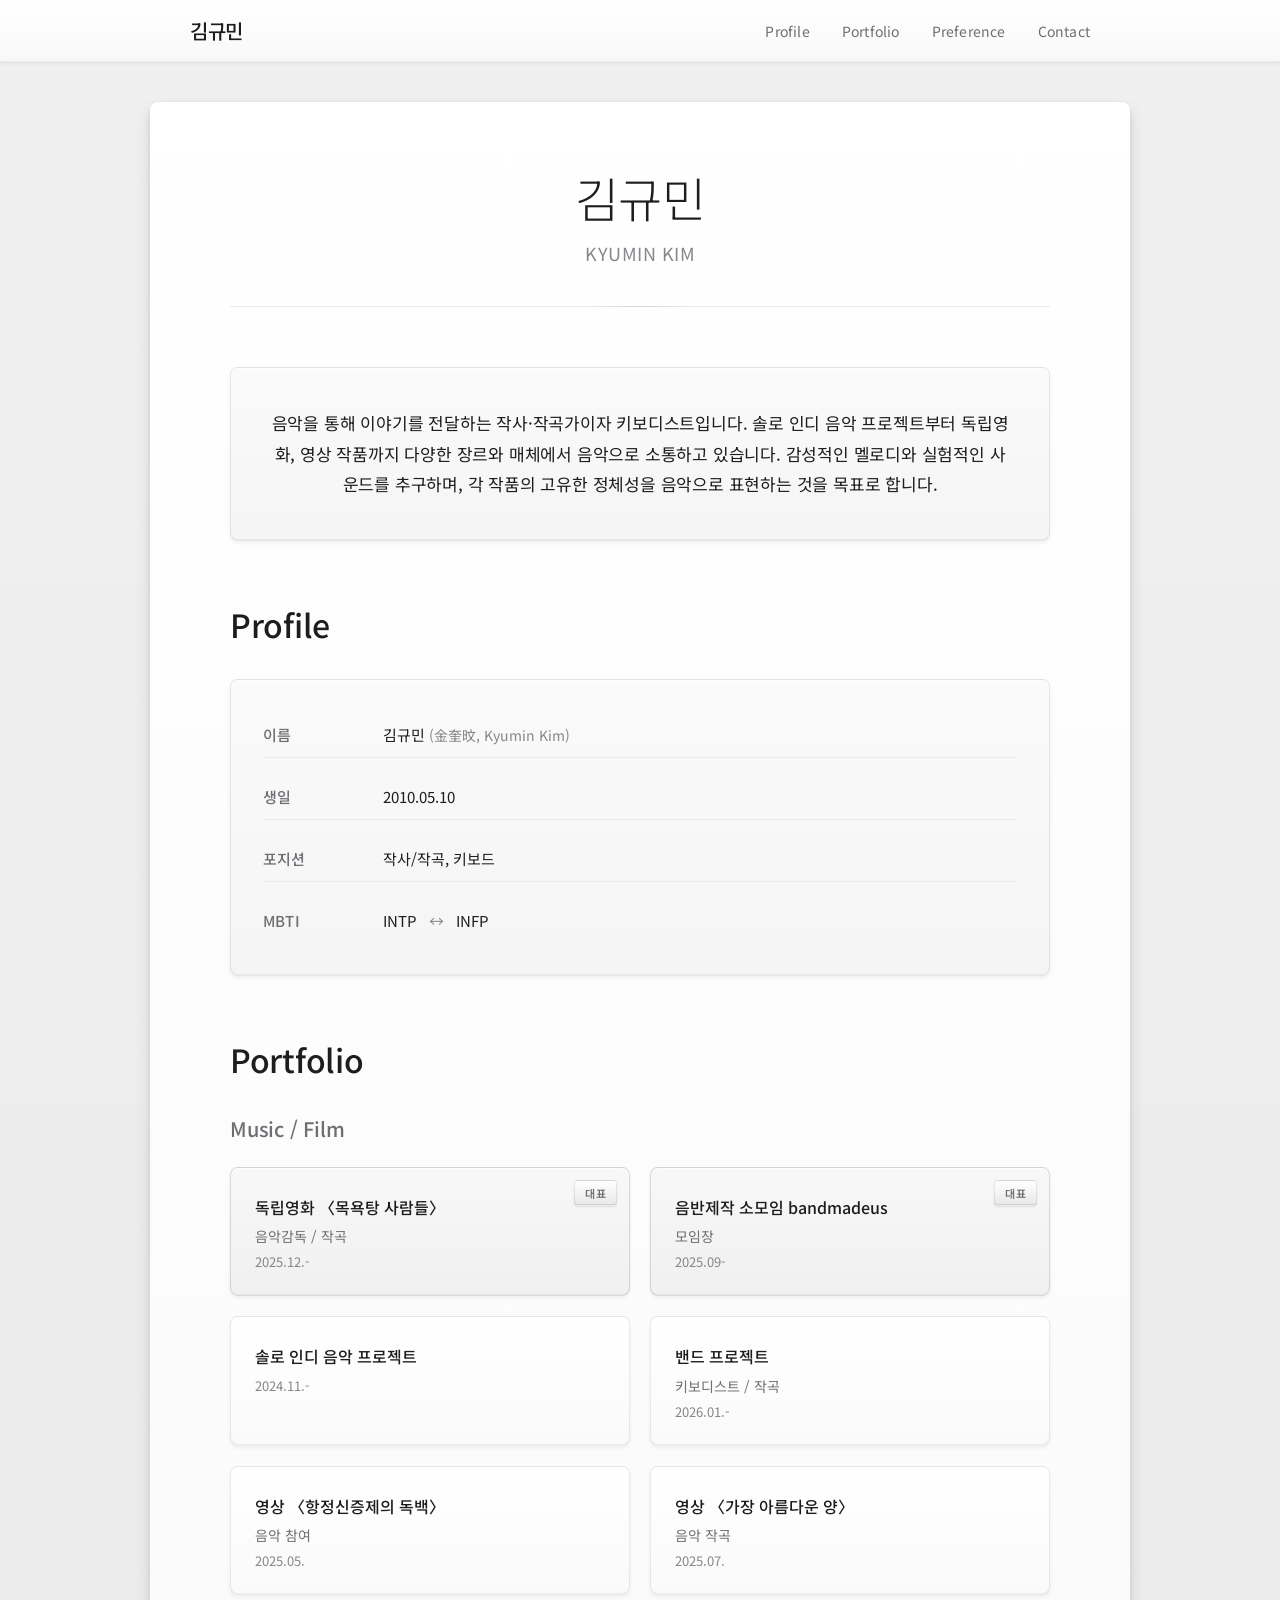
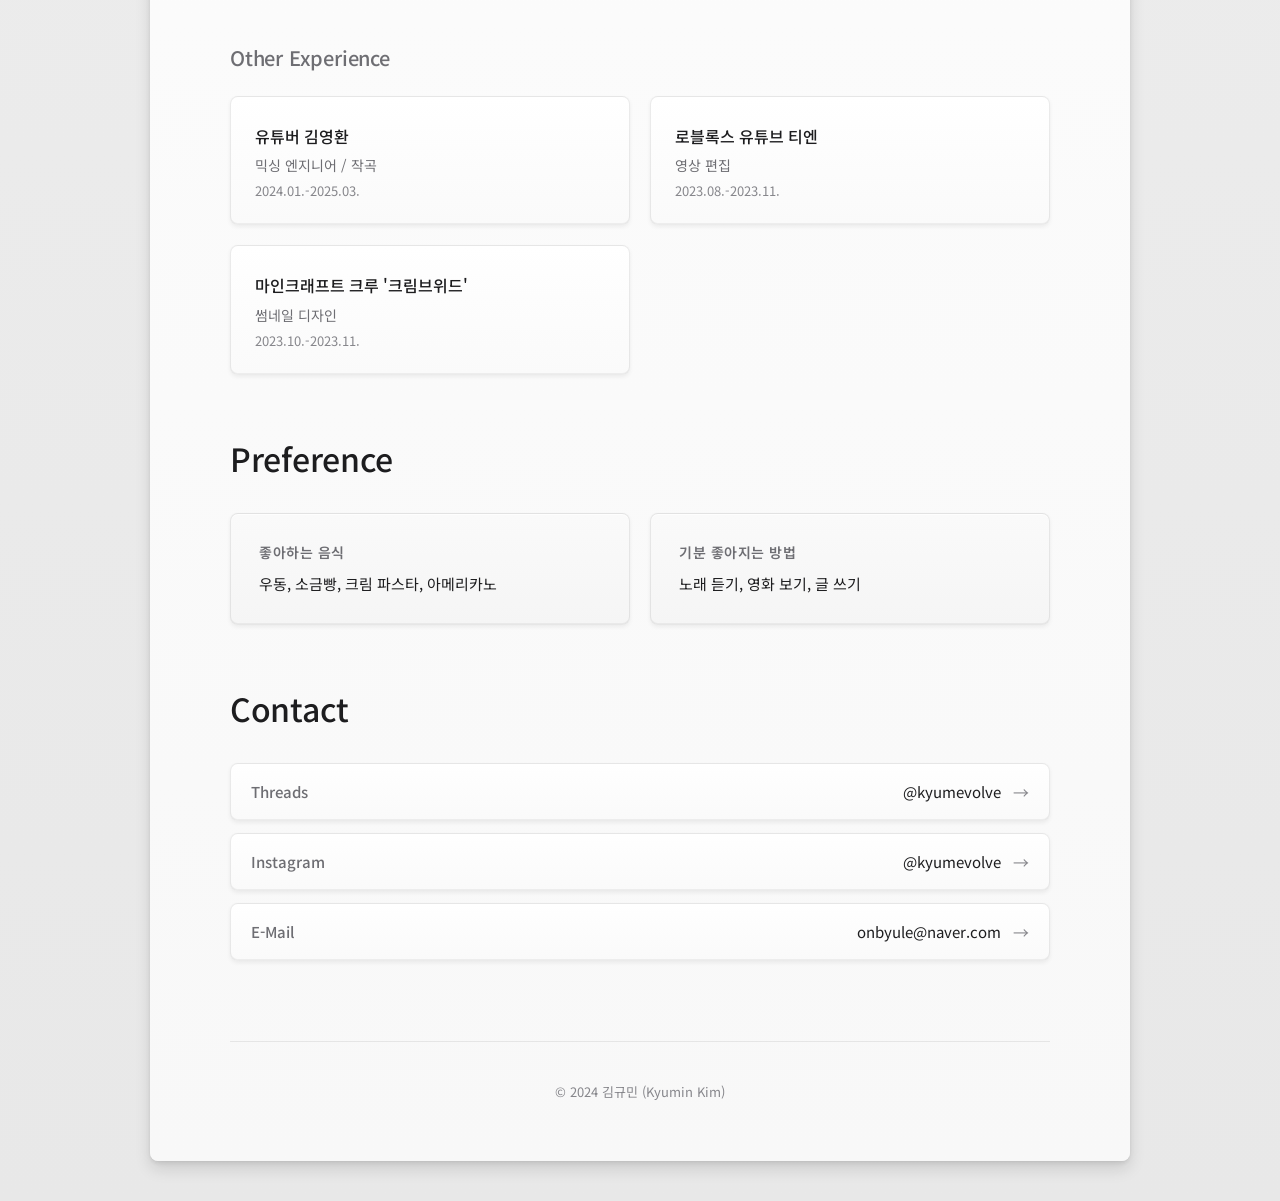
==== index.html @ 3983bc11 "Add files via upload" ====
<!DOCTYPE html>
<html lang="ko">
<head>
    <meta charset="UTF-8">
    <meta name="viewport" content="width=device-width, initial-scale=1.0">
    <title>김규민 | Kyumin Kim</title>
    <link rel="stylesheet" href="style.css">
</head>
<body>
    <!-- Navigation -->
    <nav class="navbar">
        <div class="nav-container">
            <a href="index.html" class="nav-logo">김규민</a>
            <div class="nav-menu">
                <a href="#profile" class="nav-link">Profile</a>
                <a href="#portfolio" class="nav-link">Portfolio</a>
                <a href="#preference" class="nav-link">Preference</a>
                <a href="#contact" class="nav-link">Contact</a>
            </div>
        </div>
    </nav>

    <div class="container">
        <!-- Header -->
        <header class="header">
            <div class="header-content">
                <h1 class="main-title">김규민</h1>
                <p class="subtitle">Kyumin Kim</p>
            </div>
        </header>

        <!-- Introduction Section -->
        <section class="section introduction-section">
            <div class="introduction-card">
                <p class="introduction-text">
                    음악을 통해 이야기를 전달하는 작사·작곡가이자 키보디스트입니다. 
                    솔로 인디 음악 프로젝트부터 독립영화, 영상 작품까지 다양한 장르와 매체에서 
                    음악으로 소통하고 있습니다. 감성적인 멜로디와 실험적인 사운드를 추구하며, 
                    각 작품의 고유한 정체성을 음악으로 표현하는 것을 목표로 합니다.
                </p>
            </div>
        </section>

        <!-- Profile Section -->
        <section id="profile" class="section profile-section">
            <div class="section-header">
                <h2 class="section-title">Profile</h2>
            </div>
            <div class="profile-card">
                <div class="profile-info">
                    <div class="info-row">
                        <span class="label">이름</span>
                        <span class="value">김규민 <span class="hanja">(金奎旼, Kyumin Kim)</span></span>
                    </div>
                    <div class="info-row">
                        <span class="label">생일</span>
                        <span class="value">2010.05.10</span>
                    </div>
                    <div class="info-row">
                        <span class="label">포지션</span>
                        <span class="value">작사/작곡, 키보드</span>
                    </div>
                    <div class="info-row">
                        <span class="label">MBTI</span>
                        <span class="value">INTP <span class="arrow">↔</span> INFP</span>
                    </div>
                </div>
            </div>
        </section>

        <!-- Portfolio Section -->
        <section id="portfolio" class="section portfolio-section">
            <div class="section-header">
                <h2 class="section-title">Portfolio</h2>
            </div>
            
            <div class="subsection">
                <h3 class="subsection-title">Music / Film</h3>
                <div class="portfolio-items">
                    <a href="portfolio/bathhouse-people.html" class="portfolio-item featured">
                        <div class="badge">대표</div>
                        <div class="item-content">
                            <div class="item-title">독립영화 〈목욕탕 사람들〉</div>
                            <div class="item-role">음악감독 / 작곡</div>
                            <div class="item-period">2025.12.-</div>
                        </div>
                    </a>
                    
                    <a href="portfolio/bandmadeus.html" class="portfolio-item featured">
                        <div class="badge">대표</div>
                        <div class="item-content">
                            <div class="item-title">음반제작 소모임 bandmadeus</div>
                            <div class="item-role">모임장</div>
                            <div class="item-period">2025.09-</div>
                        </div>
                    </a>
                    
                    <a href="portfolio/solo-indie.html" class="portfolio-item">
                        <div class="item-content">
                            <div class="item-title">솔로 인디 음악 프로젝트</div>
                            <div class="item-period">2024.11.-</div>
                        </div>
                    </a>
                    
                    <a href="portfolio/band-project.html" class="portfolio-item">
                        <div class="item-content">
                            <div class="item-title">밴드 프로젝트</div>
                            <div class="item-role">키보디스트 / 작곡</div>
                            <div class="item-period">2026.01.-</div>
                        </div>
                    </a>
                    
                    <a href="portfolio/antipsychotic-monologue.html" class="portfolio-item">
                        <div class="item-content">
                            <div class="item-title">영상 〈항정신증제의 독백〉</div>
                            <div class="item-role">음악 참여</div>
                            <div class="item-period">2025.05.</div>
                        </div>
                    </a>
                    
                    <a href="portfolio/beautiful-sheep.html" class="portfolio-item">
                        <div class="item-content">
                            <div class="item-title">영상 〈가장 아름다운 양〉</div>
                            <div class="item-role">음악 작곡</div>
                            <div class="item-period">2025.07.</div>
                        </div>
                    </a>
                </div>
            </div>

            <div class="subsection">
                <h3 class="subsection-title">Other Experience</h3>
                <div class="portfolio-items">
                    <a href="portfolio/kim-young-hwan.html" class="portfolio-item">
                        <div class="item-content">
                            <div class="item-title">유튜버 김영환</div>
                            <div class="item-role">믹싱 엔지니어 / 작곡</div>
                            <div class="item-period">2024.01.-2025.03.</div>
                        </div>
                    </a>
                    
                    <a href="portfolio/teen-roblox.html" class="portfolio-item">
                        <div class="item-content">
                            <div class="item-title">로블록스 유튜브 티엔</div>
                            <div class="item-role">영상 편집</div>
                            <div class="item-period">2023.08.-2023.11.</div>
                        </div>
                    </a>
                    
                    <a href="portfolio/creambweed.html" class="portfolio-item">
                        <div class="item-content">
                            <div class="item-title">마인크래프트 크루 '크림브위드'</div>
                            <div class="item-role">썸네일 디자인</div>
                            <div class="item-period">2023.10.-2023.11.</div>
                        </div>
                    </a>
                </div>
            </div>
        </section>

        <!-- Preference Section -->
        <section id="preference" class="section preference-section">
            <div class="section-header">
                <h2 class="section-title">Preference</h2>
                <div class="ribbon"></div>
            </div>
            <div class="preference-card">
                <div class="preference-item">
                    <div class="preference-content">
                        <h4>좋아하는 음식</h4>
                        <p>우동, 소금빵, 크림 파스타, 아메리카노</p>
                    </div>
                </div>
                <div class="preference-item">
                    <div class="preference-content">
                        <h4>기분 좋아지는 방법</h4>
                        <p>노래 듣기, 영화 보기, 글 쓰기</p>
                    </div>
                </div>
            </div>
        </section>

        <!-- Contact Section -->
        <section id="contact" class="section contact-section">
            <div class="section-header">
                <h2 class="section-title">Contact</h2>
                <div class="ribbon"></div>
            </div>
            <div class="contact-items">
                <a href="https://www.threads.net/@kyumevolve" class="contact-link" target="_blank">
                    <span class="contact-label">Threads</span>
                    <span class="contact-value">@kyumevolve</span>
                </a>
                <a href="https://www.instagram.com/kyumevolve" class="contact-link" target="_blank">
                    <span class="contact-label">Instagram</span>
                    <span class="contact-value">@kyumevolve</span>
                </a>
                <a href="mailto:onbyule@naver.com" class="contact-link">
                    <span class="contact-label">E-Mail</span>
                    <span class="contact-value">onbyule@naver.com</span>
                </a>
            </div>
        </section>

        <!-- Footer -->
        <footer class="footer">
            <div class="footer-content">
                <p>© 2024 김규민 (Kyumin Kim)</p>
            </div>
        </footer>
    </div>

    <script src="script.js"></script>
</body>
</html>
---- style.css ----
/* 2011 Apple-style Skeuomorphism */
@import url('https://fonts.googleapis.com/css2?family=Noto+Sans+KR:wght@300;400;500;600;700&display=swap');

* {
    margin: 0;
    padding: 0;
    box-sizing: border-box;
}

body {
    font-family: -apple-system, BlinkMacSystemFont, 'Noto Sans KR', 'Segoe UI', 'Helvetica Neue', Arial, sans-serif;
    background: linear-gradient(to bottom, #f0f0f0 0%, #e8e8e8 100%);
    min-height: 100vh;
    padding: 0 0 40px 0;
    color: #333;
    -webkit-font-smoothing: antialiased;
    -moz-osx-font-smoothing: grayscale;
}

/* Navigation Bar */
.navbar {
    background: linear-gradient(to bottom, rgba(255, 255, 255, 0.95) 0%, rgba(248, 248, 248, 0.95) 100%);
    border-bottom: 1px solid rgba(0, 0, 0, 0.08);
    box-shadow: 0 1px 4px rgba(0, 0, 0, 0.08);
    position: sticky;
    top: 0;
    z-index: 1000;
    backdrop-filter: blur(10px);
    -webkit-backdrop-filter: blur(10px);
}

.nav-container {
    max-width: 980px;
    margin: 0 auto;
    padding: 16px 40px;
    display: flex;
    justify-content: space-between;
    align-items: center;
}

.nav-logo {
    font-size: 20px;
    font-weight: 500;
    color: #1d1d1f;
    text-decoration: none;
    letter-spacing: -0.3px;
    text-shadow: 0 1px 0 rgba(255, 255, 255, 0.8);
    transition: opacity 0.2s ease;
}

.nav-logo:hover {
    opacity: 0.7;
}

.nav-menu {
    display: flex;
    gap: 32px;
}

.nav-link {
    font-size: 14px;
    font-weight: 400;
    color: #6e6e73;
    text-decoration: none;
    letter-spacing: 0.2px;
    transition: color 0.2s ease;
    position: relative;
}

.nav-link:hover {
    color: #1d1d1f;
}

.nav-link::after {
    content: '';
    position: absolute;
    bottom: -4px;
    left: 0;
    width: 0;
    height: 1px;
    background: #1d1d1f;
    transition: width 0.2s ease;
}

.nav-link:hover::after {
    width: 100%;
}

.container {
    max-width: 980px;
    margin: 0 auto;
    background: linear-gradient(to bottom, #ffffff 0%, #f8f8f8 100%);
    border-radius: 8px;
    box-shadow: 
        0 1px 0 rgba(255, 255, 255, 0.6) inset,
        0 0 1px rgba(0, 0, 0, 0.1),
        0 2px 4px rgba(0, 0, 0, 0.08),
        0 8px 16px rgba(0, 0, 0, 0.12);
    padding: 60px 80px;
    margin-top: 40px;
    position: relative;
    overflow: hidden;
}

.container::before {
    content: '';
    position: absolute;
    top: 0;
    left: 0;
    right: 0;
    height: 1px;
    background: linear-gradient(to right, 
        transparent 0%, 
        rgba(255, 255, 255, 0.8) 20%, 
        rgba(255, 255, 255, 0.8) 80%, 
        transparent 100%);
}

/* Header */
.header {
    text-align: center;
    margin-bottom: 60px;
    padding-bottom: 40px;
    border-bottom: 1px solid rgba(0, 0, 0, 0.08);
    position: relative;
}

/* Introduction Section */
.introduction-section {
    margin-bottom: 80px;
}

.introduction-card {
    background: linear-gradient(to bottom, #fafafa 0%, #f5f5f5 100%);
    border: 1px solid rgba(0, 0, 0, 0.08);
    border-radius: 8px;
    padding: 40px;
    box-shadow: 
        0 1px 0 rgba(255, 255, 255, 0.8) inset,
        0 -1px 0 rgba(0, 0, 0, 0.05) inset,
        0 2px 4px rgba(0, 0, 0, 0.06);
}

.introduction-text {
    font-size: 17px;
    line-height: 1.8;
    color: #1d1d1f;
    text-align: center;
    letter-spacing: -0.2px;
}

.header::after {
    content: '';
    position: absolute;
    bottom: -1px;
    left: 50%;
    transform: translateX(-50%);
    width: 100px;
    height: 1px;
    background: linear-gradient(to right, transparent, rgba(0, 0, 0, 0.1), transparent);
}

.main-title {
    font-size: 48px;
    font-weight: 300;
    letter-spacing: -0.5px;
    color: #1d1d1f;
    margin-bottom: 8px;
    text-shadow: 0 1px 0 rgba(255, 255, 255, 0.8);
}

.subtitle {
    font-size: 18px;
    font-weight: 400;
    color: #86868b;
    letter-spacing: 0.5px;
    text-transform: uppercase;
}

/* Section Styles */
.section {
    margin-bottom: 60px;
}

.section-header {
    margin-bottom: 32px;
}

.section-title {
    font-size: 32px;
    font-weight: 500;
    color: #1d1d1f;
    letter-spacing: -0.3px;
    text-shadow: 0 1px 0 rgba(255, 255, 255, 0.8);
}

/* Profile Section */
.profile-card {
    background: linear-gradient(to bottom, #fafafa 0%, #f5f5f5 100%);
    border: 1px solid rgba(0, 0, 0, 0.08);
    border-radius: 8px;
    padding: 32px;
    box-shadow: 
        0 1px 0 rgba(255, 255, 255, 0.8) inset,
        0 -1px 0 rgba(0, 0, 0, 0.05) inset,
        0 2px 4px rgba(0, 0, 0, 0.06);
    position: relative;
}

.profile-info {
    display: flex;
    flex-direction: column;
    gap: 16px;
}

.info-row {
    display: flex;
    align-items: baseline;
    padding: 12px 0;
    border-bottom: 1px solid rgba(0, 0, 0, 0.05);
    transition: all 0.2s ease;
}

.info-row:last-child {
    border-bottom: none;
}

.info-row:hover {
    padding-left: 8px;
}

.label {
    font-weight: 500;
    color: #6e6e73;
    min-width: 120px;
    font-size: 15px;
    letter-spacing: 0.2px;
}

.value {
    color: #1d1d1f;
    font-size: 15px;
    flex: 1;
}

.hanja {
    color: #86868b;
    font-size: 14px;
}

.arrow {
    color: #86868b;
    margin: 0 8px;
}

/* Portfolio Section */
.subsection {
    margin-bottom: 48px;
}

.subsection:last-child {
    margin-bottom: 0;
}

.subsection-title {
    font-size: 20px;
    font-weight: 500;
    color: #6e6e73;
    margin-bottom: 24px;
    letter-spacing: -0.2px;
}

.portfolio-items {
    display: grid;
    grid-template-columns: repeat(auto-fill, minmax(280px, 1fr));
    gap: 20px;
}

.portfolio-item {
    background: linear-gradient(to bottom, #ffffff 0%, #fafafa 100%);
    border: 1px solid rgba(0, 0, 0, 0.08);
    border-radius: 8px;
    padding: 24px;
    position: relative;
    box-shadow: 
        0 1px 0 rgba(255, 255, 255, 0.8) inset,
        0 -1px 0 rgba(0, 0, 0, 0.05) inset,
        0 2px 4px rgba(0, 0, 0, 0.06);
    transition: all 0.2s cubic-bezier(0.4, 0, 0.2, 1);
    cursor: pointer;
    text-decoration: none;
    display: block;
    color: inherit;
}

.portfolio-item:hover {
    transform: translateY(-2px);
    box-shadow: 
        0 1px 0 rgba(255, 255, 255, 0.8) inset,
        0 -1px 0 rgba(0, 0, 0, 0.05) inset,
        0 4px 8px rgba(0, 0, 0, 0.1),
        0 8px 16px rgba(0, 0, 0, 0.08);
}

.portfolio-item.featured {
    background: linear-gradient(to bottom, #f8f8f8 0%, #f0f0f0 100%);
    border-color: rgba(0, 0, 0, 0.12);
}

.badge {
    position: absolute;
    top: 12px;
    right: 12px;
    background: linear-gradient(to bottom, #ffffff 0%, #e8e8e8 100%);
    color: #6e6e73;
    padding: 4px 10px;
    border-radius: 4px;
    font-size: 11px;
    font-weight: 600;
    text-transform: uppercase;
    letter-spacing: 0.5px;
    box-shadow: 
        0 1px 0 rgba(255, 255, 255, 0.9) inset,
        0 -1px 0 rgba(0, 0, 0, 0.1) inset,
        0 1px 2px rgba(0, 0, 0, 0.1);
    border: 1px solid rgba(0, 0, 0, 0.08);
}

.item-content {
    margin-top: 4px;
}

.item-title {
    font-weight: 500;
    font-size: 16px;
    color: #1d1d1f;
    margin-bottom: 8px;
    line-height: 1.4;
}

.item-role {
    color: #6e6e73;
    font-size: 14px;
    margin-bottom: 6px;
}

.item-period {
    color: #86868b;
    font-size: 13px;
}

/* Preference Section */
.preference-card {
    display: grid;
    grid-template-columns: repeat(auto-fit, minmax(300px, 1fr));
    gap: 20px;
}

.preference-item {
    background: linear-gradient(to bottom, #fafafa 0%, #f5f5f5 100%);
    border: 1px solid rgba(0, 0, 0, 0.08);
    border-radius: 8px;
    padding: 28px;
    box-shadow: 
        0 1px 0 rgba(255, 255, 255, 0.8) inset,
        0 -1px 0 rgba(0, 0, 0, 0.05) inset,
        0 2px 4px rgba(0, 0, 0, 0.06);
    transition: all 0.2s ease;
}

.preference-item:hover {
    transform: translateY(-2px);
    box-shadow: 
        0 1px 0 rgba(255, 255, 255, 0.8) inset,
        0 -1px 0 rgba(0, 0, 0, 0.05) inset,
        0 4px 8px rgba(0, 0, 0, 0.1);
}

.preference-content h4 {
    color: #6e6e73;
    margin-bottom: 10px;
    font-size: 14px;
    font-weight: 600;
    text-transform: uppercase;
    letter-spacing: 0.5px;
}

.preference-content p {
    color: #1d1d1f;
    line-height: 1.6;
    font-size: 15px;
}

/* Contact Section */
.contact-items {
    display: flex;
    flex-direction: column;
    gap: 12px;
}

.contact-link {
    display: flex;
    align-items: center;
    justify-content: space-between;
    background: linear-gradient(to bottom, #ffffff 0%, #fafafa 100%);
    border: 1px solid rgba(0, 0, 0, 0.08);
    border-radius: 8px;
    padding: 16px 20px;
    text-decoration: none;
    color: #1d1d1f;
    box-shadow: 
        0 1px 0 rgba(255, 255, 255, 0.8) inset,
        0 -1px 0 rgba(0, 0, 0, 0.05) inset,
        0 2px 4px rgba(0, 0, 0, 0.06);
    transition: all 0.2s cubic-bezier(0.4, 0, 0.2, 1);
    position: relative;
    overflow: hidden;
}

.contact-link::after {
    content: '→';
    color: #86868b;
    font-size: 16px;
    transition: transform 0.2s ease;
}

.contact-link:hover {
    transform: translateX(4px);
    box-shadow: 
        0 1px 0 rgba(255, 255, 255, 0.8) inset,
        0 -1px 0 rgba(0, 0, 0, 0.05) inset,
        0 4px 8px rgba(0, 0, 0, 0.1);
}

.contact-link:hover::after {
    transform: translateX(4px);
}

.contact-label {
    font-weight: 500;
    font-size: 15px;
    color: #6e6e73;
    min-width: 100px;
}

.contact-value {
    font-size: 15px;
    color: #1d1d1f;
    flex: 1;
    text-align: right;
    margin-right: 12px;
}

/* Footer */
.footer {
    text-align: center;
    margin-top: 80px;
    padding-top: 40px;
    border-top: 1px solid rgba(0, 0, 0, 0.08);
    color: #86868b;
    font-size: 13px;
}

/* Portfolio Detail Page */
.portfolio-detail {
    max-width: 900px;
    margin: 0 auto;
}

.back-button {
    display: inline-flex;
    align-items: center;
    gap: 8px;
    font-size: 14px;
    color: #6e6e73;
    text-decoration: none;
    margin-bottom: 32px;
    padding: 8px 16px;
    border-radius: 6px;
    transition: all 0.2s ease;
}

.back-button:hover {
    background: rgba(0, 0, 0, 0.04);
    color: #1d1d1f;
}

.back-button span {
    font-size: 18px;
}

.detail-header {
    margin-bottom: 48px;
    padding-bottom: 32px;
    border-bottom: 1px solid rgba(0, 0, 0, 0.08);
    position: relative;
}

.detail-title {
    font-size: 40px;
    font-weight: 400;
    color: #1d1d1f;
    margin-bottom: 20px;
    letter-spacing: -0.5px;
    text-shadow: 0 1px 0 rgba(255, 255, 255, 0.8);
    line-height: 1.2;
}

.detail-meta {
    display: flex;
    align-items: center;
    gap: 12px;
    margin-bottom: 12px;
}

.detail-meta:last-child {
    margin-bottom: 0;
}

.meta-label {
    font-size: 14px;
    font-weight: 500;
    color: #6e6e73;
    min-width: 60px;
}

.meta-value {
    font-size: 15px;
    color: #1d1d1f;
}

.detail-badge {
    display: inline-block;
    margin-top: 16px;
    background: linear-gradient(to bottom, #ffffff 0%, #e8e8e8 100%);
    color: #6e6e73;
    padding: 6px 12px;
    border-radius: 4px;
    font-size: 12px;
    font-weight: 600;
    text-transform: uppercase;
    letter-spacing: 0.5px;
    box-shadow: 
        0 1px 0 rgba(255, 255, 255, 0.9) inset,
        0 -1px 0 rgba(0, 0, 0, 0.1) inset,
        0 1px 2px rgba(0, 0, 0, 0.1);
    border: 1px solid rgba(0, 0, 0, 0.08);
}

.detail-content {
    display: flex;
    flex-direction: column;
    gap: 40px;
}

.detail-image-placeholder {
    width: 100%;
    height: 400px;
    background: linear-gradient(to bottom, #fafafa 0%, #f0f0f0 100%);
    border: 1px solid rgba(0, 0, 0, 0.08);
    border-radius: 8px;
    display: flex;
    align-items: center;
    justify-content: center;
    box-shadow: 
        0 1px 0 rgba(255, 255, 255, 0.8) inset,
        0 -1px 0 rgba(0, 0, 0, 0.05) inset,
        0 2px 4px rgba(0, 0, 0, 0.06);
}

.detail-video {
    width: 100%;
    position: relative;
    padding-bottom: 56.25%; /* 16:9 aspect ratio */
    height: 0;
    overflow: hidden;
    border: 1px solid rgba(0, 0, 0, 0.08);
    border-radius: 8px;
    box-shadow: 
        0 1px 0 rgba(255, 255, 255, 0.8) inset,
        0 -1px 0 rgba(0, 0, 0, 0.05) inset,
        0 2px 4px rgba(0, 0, 0, 0.06);
    background: linear-gradient(to bottom, #fafafa 0%, #f0f0f0 100%);
}

.detail-video iframe {
    position: absolute;
    top: 0;
    left: 0;
    width: 100%;
    height: 100%;
    border-radius: 8px;
}

.placeholder-content {
    text-align: center;
    color: #86868b;
}

.placeholder-icon {
    font-size: 48px;
    display: block;
    margin-bottom: 12px;
    opacity: 0.6;
}

.placeholder-content p {
    font-size: 14px;
}

.detail-section {
    background: linear-gradient(to bottom, #fafafa 0%, #f5f5f5 100%);
    border: 1px solid rgba(0, 0, 0, 0.08);
    border-radius: 8px;
    padding: 32px;
    box-shadow: 
        0 1px 0 rgba(255, 255, 255, 0.8) inset,
        0 -1px 0 rgba(0, 0, 0, 0.05) inset,
        0 2px 4px rgba(0, 0, 0, 0.06);
}

.detail-section h2 {
    font-size: 24px;
    font-weight: 500;
    color: #1d1d1f;
    margin-bottom: 16px;
    letter-spacing: -0.3px;
    text-shadow: 0 1px 0 rgba(255, 255, 255, 0.8);
}

.detail-section p {
    font-size: 15px;
    line-height: 1.8;
    color: #333;
    margin-bottom: 16px;
}

.detail-section p:last-child {
    margin-bottom: 0;
}

.detail-list {
    list-style: none;
    padding: 0;
    margin: 0;
}

.detail-list li {
    font-size: 15px;
    line-height: 1.8;
    color: #333;
    padding-left: 24px;
    position: relative;
    margin-bottom: 8px;
}

.detail-list li:last-child {
    margin-bottom: 0;
}

.detail-list li::before {
    content: '•';
    position: absolute;
    left: 8px;
    color: #6e6e73;
    font-weight: 700;
}

.tech-tags {
    display: flex;
    flex-wrap: wrap;
    gap: 8px;
    margin-top: 8px;
}

.tech-tag {
    background: linear-gradient(to bottom, #ffffff 0%, #f0f0f0 100%);
    color: #6e6e73;
    padding: 6px 12px;
    border-radius: 4px;
    font-size: 13px;
    font-weight: 500;
    box-shadow: 
        0 1px 0 rgba(255, 255, 255, 0.9) inset,
        0 -1px 0 rgba(0, 0, 0, 0.08) inset,
        0 1px 2px rgba(0, 0, 0, 0.08);
    border: 1px solid rgba(0, 0, 0, 0.08);
}

/* Responsive Design */
@media (max-width: 768px) {
    body {
        padding: 0 0 20px 0;
    }
    
    .nav-container {
        padding: 12px 20px;
    }
    
    .nav-menu {
        gap: 20px;
    }
    
    .nav-link {
        font-size: 13px;
    }
    
    .container {
        padding: 40px 30px;
        margin-top: 20px;
    }
    
    .main-title {
        font-size: 36px;
    }
    
    .section-title {
        font-size: 28px;
    }
    
    .portfolio-items {
        grid-template-columns: 1fr;
    }
    
    .preference-card {
        grid-template-columns: 1fr;
    }
    
    .info-row {
        flex-direction: column;
        align-items: flex-start;
        gap: 4px;
    }
    
    .label {
        min-width: auto;
    }
    
    .contact-link {
        flex-direction: column;
        align-items: flex-start;
        gap: 8px;
    }
    
    .contact-value {
        text-align: left;
        margin-right: 0;
    }
    
    .contact-link::after {
        position: absolute;
        right: 20px;
        top: 50%;
        transform: translateY(-50%);
    }
    
    .detail-title {
        font-size: 32px;
    }
    
    .detail-section {
        padding: 24px;
    }
    
    .detail-image-placeholder {
        height: 300px;
    }
    
    .introduction-card {
        padding: 30px 24px;
    }
    
    .introduction-text {
        font-size: 15px;
    }
}
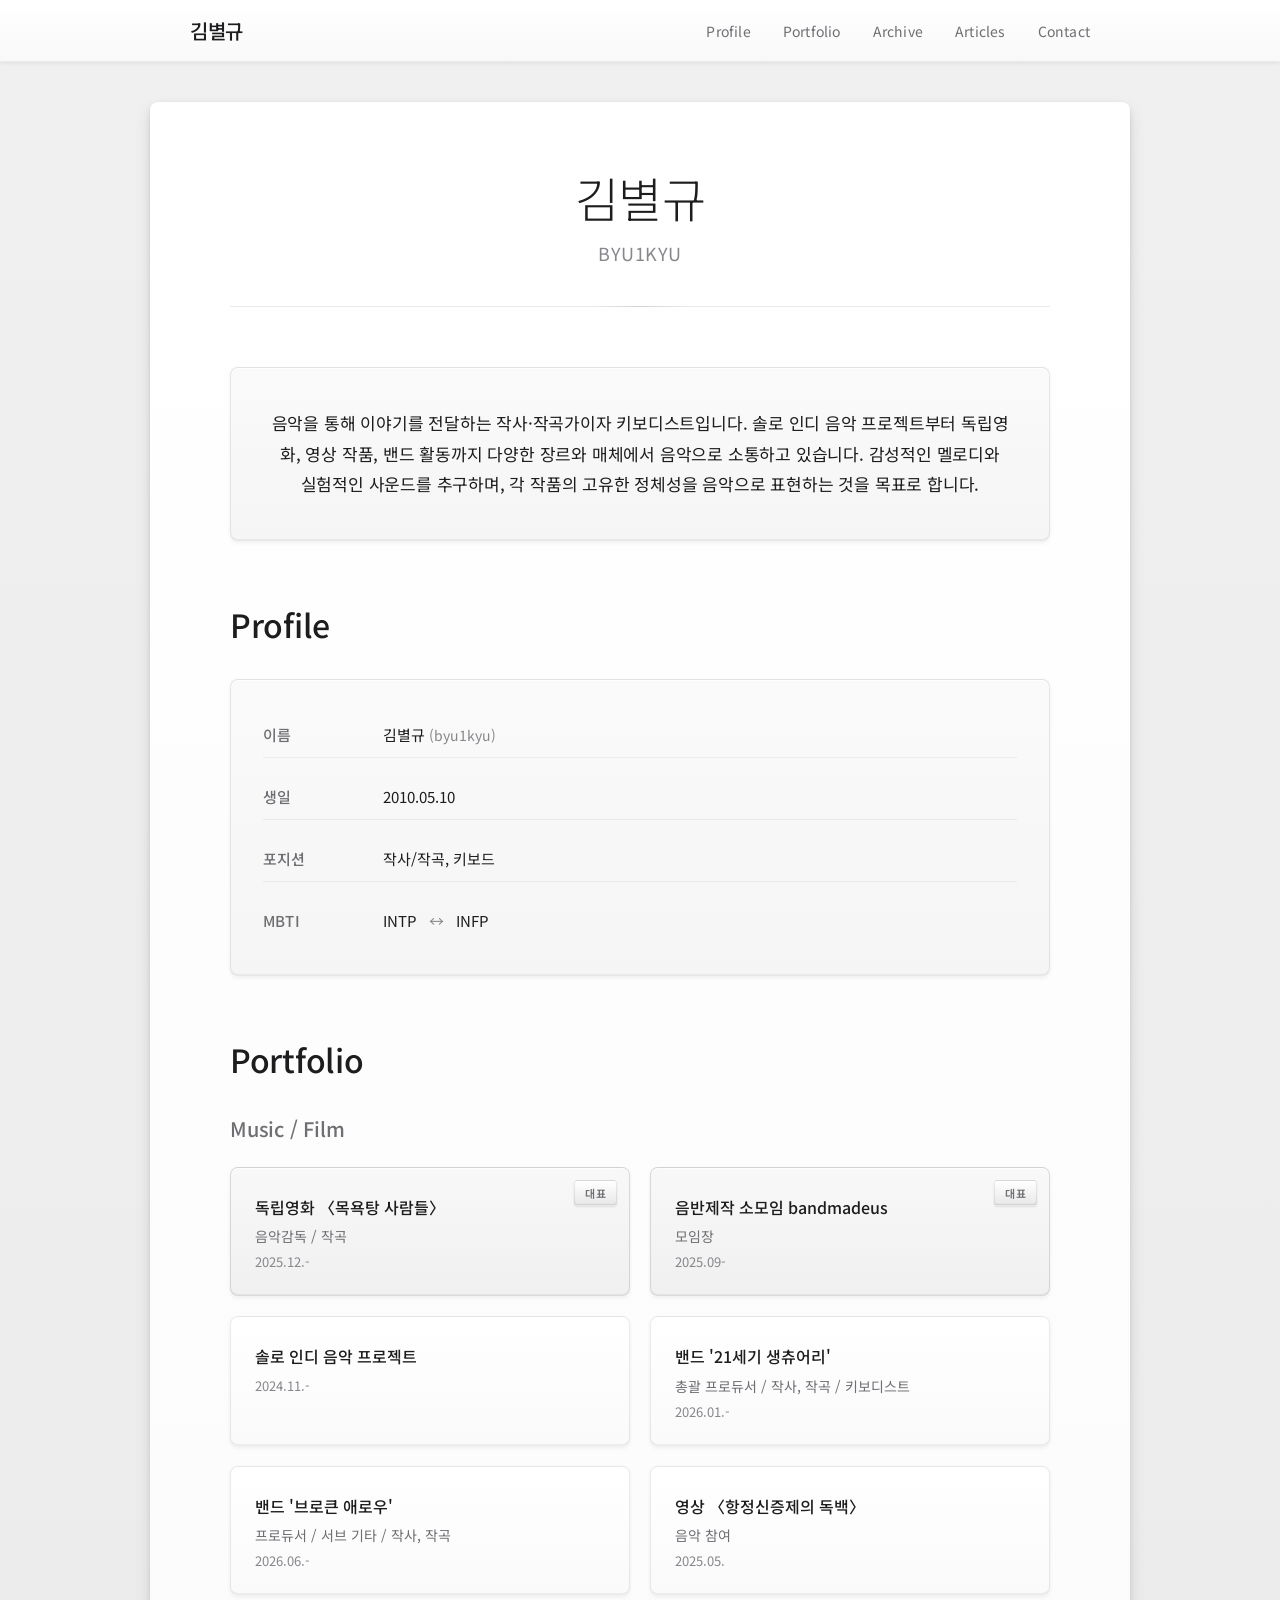
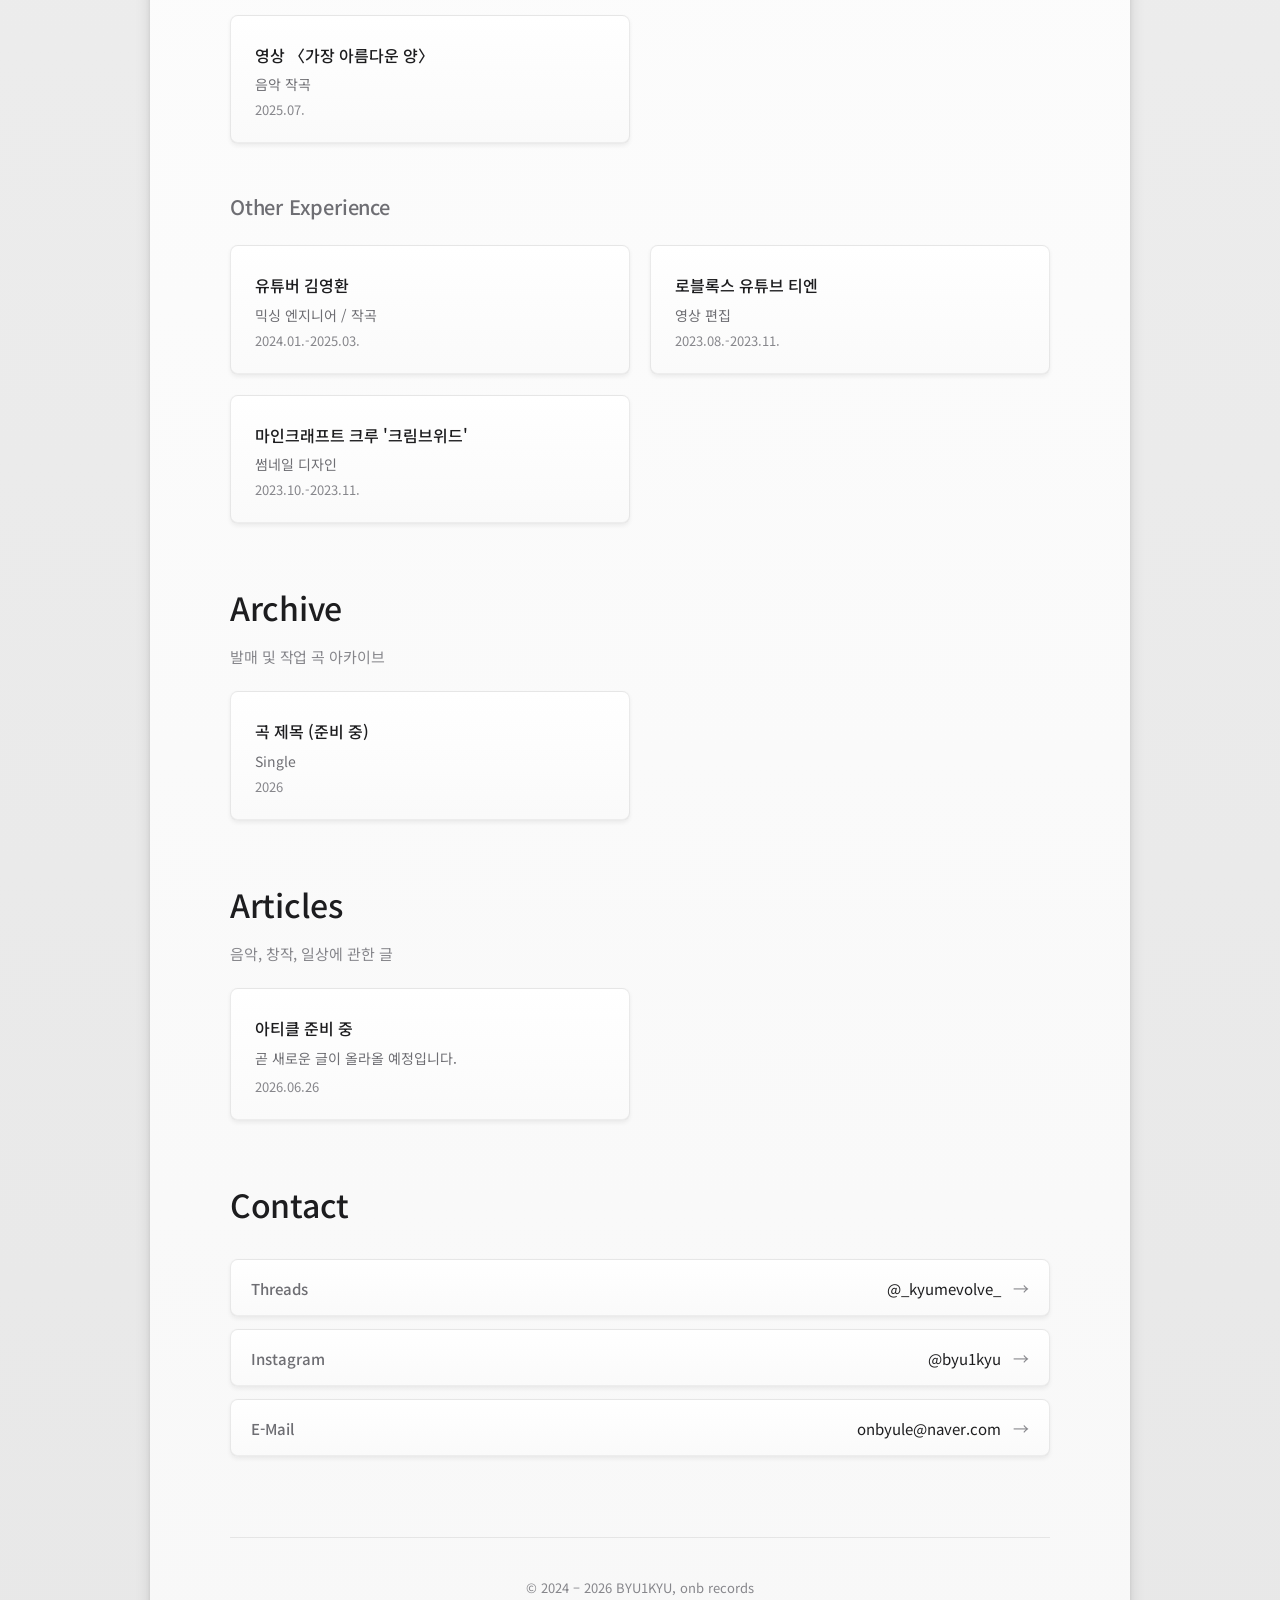
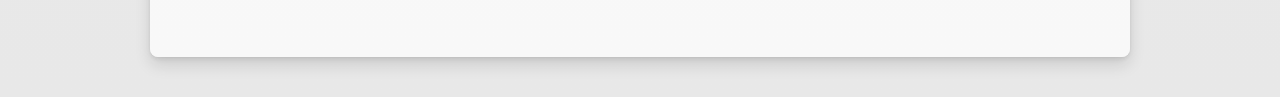
==== commit 8adb09ee: "개편 1" ====
--- a/index.html
+++ b/index.html
@@ -3,45 +3,32 @@
 <head>
     <meta charset="UTF-8">
     <meta name="viewport" content="width=device-width, initial-scale=1.0">
-    <title>김규민 | Kyumin Kim</title>
+    <title>김별규 | byu1kyu</title>
     <link rel="stylesheet" href="style.css">
 </head>
 <body>
-    <!-- Navigation -->
-    <nav class="navbar">
-        <div class="nav-container">
-            <a href="index.html" class="nav-logo">김규민</a>
-            <div class="nav-menu">
-                <a href="#profile" class="nav-link">Profile</a>
-                <a href="#portfolio" class="nav-link">Portfolio</a>
-                <a href="#preference" class="nav-link">Preference</a>
-                <a href="#contact" class="nav-link">Contact</a>
-            </div>
-        </div>
-    </nav>
+    <nav class="navbar" id="site-nav"></nav>
 
     <div class="container">
-        <!-- Header -->
         <header class="header">
             <div class="header-content">
-                <h1 class="main-title">김규민</h1>
-                <p class="subtitle">Kyumin Kim</p>
+                <h1 class="main-title">김별규</h1>
+                <p class="subtitle">byu1kyu</p>
             </div>
         </header>
 
-        <!-- Introduction Section -->
         <section class="section introduction-section">
             <div class="introduction-card">
                 <p class="introduction-text">
-                    음악을 통해 이야기를 전달하는 작사·작곡가이자 키보디스트입니다. 
-                    솔로 인디 음악 프로젝트부터 독립영화, 영상 작품까지 다양한 장르와 매체에서 
-                    음악으로 소통하고 있습니다. 감성적인 멜로디와 실험적인 사운드를 추구하며, 
+                    음악을 통해 이야기를 전달하는 작사·작곡가이자 키보디스트입니다.
+                    솔로 인디 음악 프로젝트부터 독립영화, 영상 작품, 밴드 활동까지
+                    다양한 장르와 매체에서 음악으로 소통하고 있습니다.
+                    감성적인 멜로디와 실험적인 사운드를 추구하며,
                     각 작품의 고유한 정체성을 음악으로 표현하는 것을 목표로 합니다.
                 </p>
             </div>
         </section>
 
-        <!-- Profile Section -->
         <section id="profile" class="section profile-section">
             <div class="section-header">
                 <h2 class="section-title">Profile</h2>
@@ -50,7 +37,7 @@
                 <div class="profile-info">
                     <div class="info-row">
                         <span class="label">이름</span>
-                        <span class="value">김규민 <span class="hanja">(金奎旼, Kyumin Kim)</span></span>
+                        <span class="value">김별규 <span class="sub-label">(byu1kyu)</span></span>
                     </div>
                     <div class="info-row">
                         <span class="label">생일</span>
@@ -68,132 +55,50 @@
             </div>
         </section>
 
-        <!-- Portfolio Section -->
         <section id="portfolio" class="section portfolio-section">
             <div class="section-header">
                 <h2 class="section-title">Portfolio</h2>
             </div>
-            
+
             <div class="subsection">
                 <h3 class="subsection-title">Music / Film</h3>
-                <div class="portfolio-items">
-                    <a href="portfolio/bathhouse-people.html" class="portfolio-item featured">
-                        <div class="badge">대표</div>
-                        <div class="item-content">
-                            <div class="item-title">독립영화 〈목욕탕 사람들〉</div>
-                            <div class="item-role">음악감독 / 작곡</div>
-                            <div class="item-period">2025.12.-</div>
-                        </div>
-                    </a>
-                    
-                    <a href="portfolio/bandmadeus.html" class="portfolio-item featured">
-                        <div class="badge">대표</div>
-                        <div class="item-content">
-                            <div class="item-title">음반제작 소모임 bandmadeus</div>
-                            <div class="item-role">모임장</div>
-                            <div class="item-period">2025.09-</div>
-                        </div>
-                    </a>
-                    
-                    <a href="portfolio/solo-indie.html" class="portfolio-item">
-                        <div class="item-content">
-                            <div class="item-title">솔로 인디 음악 프로젝트</div>
-                            <div class="item-period">2024.11.-</div>
-                        </div>
-                    </a>
-                    
-                    <a href="portfolio/band-project.html" class="portfolio-item">
-                        <div class="item-content">
-                            <div class="item-title">밴드 프로젝트</div>
-                            <div class="item-role">키보디스트 / 작곡</div>
-                            <div class="item-period">2026.01.-</div>
-                        </div>
-                    </a>
-                    
-                    <a href="portfolio/antipsychotic-monologue.html" class="portfolio-item">
-                        <div class="item-content">
-                            <div class="item-title">영상 〈항정신증제의 독백〉</div>
-                            <div class="item-role">음악 참여</div>
-                            <div class="item-period">2025.05.</div>
-                        </div>
-                    </a>
-                    
-                    <a href="portfolio/beautiful-sheep.html" class="portfolio-item">
-                        <div class="item-content">
-                            <div class="item-title">영상 〈가장 아름다운 양〉</div>
-                            <div class="item-role">음악 작곡</div>
-                            <div class="item-period">2025.07.</div>
-                        </div>
-                    </a>
-                </div>
+                <div class="portfolio-items" id="portfolio-music"></div>
             </div>
 
             <div class="subsection">
                 <h3 class="subsection-title">Other Experience</h3>
-                <div class="portfolio-items">
-                    <a href="portfolio/kim-young-hwan.html" class="portfolio-item">
-                        <div class="item-content">
-                            <div class="item-title">유튜버 김영환</div>
-                            <div class="item-role">믹싱 엔지니어 / 작곡</div>
-                            <div class="item-period">2024.01.-2025.03.</div>
-                        </div>
-                    </a>
-                    
-                    <a href="portfolio/teen-roblox.html" class="portfolio-item">
-                        <div class="item-content">
-                            <div class="item-title">로블록스 유튜브 티엔</div>
-                            <div class="item-role">영상 편집</div>
-                            <div class="item-period">2023.08.-2023.11.</div>
-                        </div>
-                    </a>
-                    
-                    <a href="portfolio/creambweed.html" class="portfolio-item">
-                        <div class="item-content">
-                            <div class="item-title">마인크래프트 크루 '크림브위드'</div>
-                            <div class="item-role">썸네일 디자인</div>
-                            <div class="item-period">2023.10.-2023.11.</div>
-                        </div>
-                    </a>
-                </div>
+                <div class="portfolio-items" id="portfolio-other"></div>
             </div>
         </section>
 
-        <!-- Preference Section -->
-        <section id="preference" class="section preference-section">
+        <section id="archive" class="section archive-section">
             <div class="section-header">
-                <h2 class="section-title">Preference</h2>
-                <div class="ribbon"></div>
+                <h2 class="section-title">Archive</h2>
             </div>
-            <div class="preference-card">
-                <div class="preference-item">
-                    <div class="preference-content">
-                        <h4>좋아하는 음식</h4>
-                        <p>우동, 소금빵, 크림 파스타, 아메리카노</p>
-                    </div>
-                </div>
-                <div class="preference-item">
-                    <div class="preference-content">
-                        <h4>기분 좋아지는 방법</h4>
-                        <p>노래 듣기, 영화 보기, 글 쓰기</p>
-                    </div>
-                </div>
-            </div>
+            <p class="section-desc">발매 및 작업 곡 아카이브</p>
+            <div class="list-items" id="archive-list"></div>
         </section>
 
-        <!-- Contact Section -->
+        <section id="articles" class="section articles-section">
+            <div class="section-header">
+                <h2 class="section-title">Articles</h2>
+            </div>
+            <p class="section-desc">음악, 창작, 일상에 관한 글</p>
+            <div class="list-items" id="articles-list"></div>
+        </section>
+
         <section id="contact" class="section contact-section">
             <div class="section-header">
                 <h2 class="section-title">Contact</h2>
-                <div class="ribbon"></div>
             </div>
             <div class="contact-items">
-                <a href="https://www.threads.net/@kyumevolve" class="contact-link" target="_blank">
+                <a href="https://www.threads.net/@_kyumevolve_" class="contact-link" target="_blank" rel="noopener noreferrer">
                     <span class="contact-label">Threads</span>
-                    <span class="contact-value">@kyumevolve</span>
+                    <span class="contact-value">@_kyumevolve_</span>
                 </a>
-                <a href="https://www.instagram.com/kyumevolve" class="contact-link" target="_blank">
+                <a href="https://www.instagram.com/byu1kyu" class="contact-link" target="_blank" rel="noopener noreferrer">
                     <span class="contact-label">Instagram</span>
-                    <span class="contact-value">@kyumevolve</span>
+                    <span class="contact-value">@byu1kyu</span>
                 </a>
                 <a href="mailto:onbyule@naver.com" class="contact-link">
                     <span class="contact-label">E-Mail</span>
@@ -202,14 +107,12 @@
             </div>
         </section>
 
-        <!-- Footer -->
-        <footer class="footer">
-            <div class="footer-content">
-                <p>© 2024 김규민 (Kyumin Kim)</p>
-            </div>
-        </footer>
+        <footer class="footer" id="site-footer"></footer>
     </div>
 
+    <script src="js/data.js"></script>
+    <script src="js/page.js"></script>
+    <script src="js/app.js"></script>
     <script src="script.js"></script>
 </body>
 </html>
--- a/style.css
+++ b/style.css
@@ -243,7 +243,8 @@
     flex: 1;
 }
 
-.hanja {
+.hanja,
+.sub-label {
     color: #86868b;
     font-size: 14px;
 }
@@ -347,6 +348,70 @@
 .item-period {
     color: #86868b;
     font-size: 13px;
+}
+
+.section-desc {
+    color: #86868b;
+    font-size: 15px;
+    margin: -16px 0 24px 0;
+    letter-spacing: -0.1px;
+}
+
+.list-items {
+    display: grid;
+    grid-template-columns: repeat(auto-fill, minmax(280px, 1fr));
+    gap: 20px;
+}
+
+.list-card {
+    background: linear-gradient(to bottom, #ffffff 0%, #fafafa 100%);
+    border: 1px solid rgba(0, 0, 0, 0.08);
+    border-radius: 8px;
+    padding: 24px;
+    position: relative;
+    box-shadow:
+        0 1px 0 rgba(255, 255, 255, 0.8) inset,
+        0 -1px 0 rgba(0, 0, 0, 0.05) inset,
+        0 2px 4px rgba(0, 0, 0, 0.06);
+    transition: all 0.2s cubic-bezier(0.4, 0, 0.2, 1);
+    cursor: pointer;
+    text-decoration: none;
+    display: block;
+    color: inherit;
+}
+
+.list-card:hover {
+    transform: translateY(-2px);
+    box-shadow:
+        0 1px 0 rgba(255, 255, 255, 0.8) inset,
+        0 -1px 0 rgba(0, 0, 0, 0.05) inset,
+        0 4px 8px rgba(0, 0, 0, 0.1),
+        0 8px 16px rgba(0, 0, 0, 0.08);
+}
+
+.article-card .item-excerpt {
+    color: #6e6e73;
+    font-size: 14px;
+    line-height: 1.6;
+    margin-bottom: 8px;
+}
+
+.article-body {
+    display: flex;
+    flex-direction: column;
+    gap: 24px;
+}
+
+.article-body p {
+    font-size: 16px;
+    line-height: 1.9;
+    color: #333;
+}
+
+.article-meta {
+    color: #86868b;
+    font-size: 14px;
+    margin-bottom: 8px;
 }
 
 /* Preference Section */
@@ -718,7 +783,8 @@
         font-size: 28px;
     }
     
-    .portfolio-items {
+    .portfolio-items,
+    .list-items {
         grid-template-columns: 1fr;
     }
     
